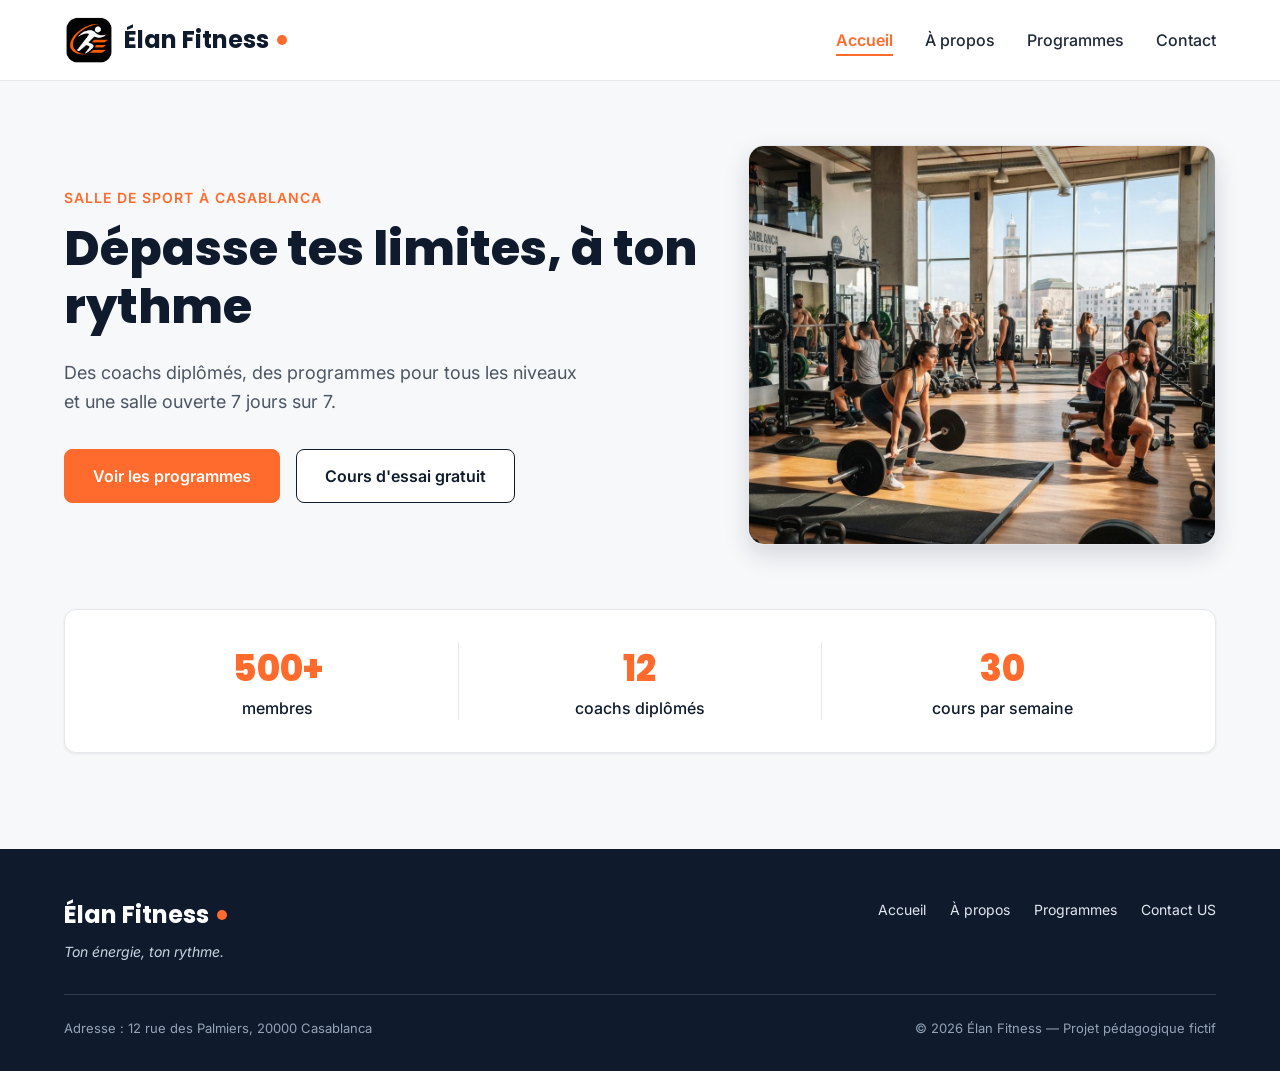
==== index.html @ a474d10f "remove a random folder" ====
<!DOCTYPE html>
<html lang="fr">
<head>
  <meta charset="UTF-8">
  <meta name="viewport" content="width=device-width, initial-scale=1">
  <meta name="description" content="Élan Fitness, salle de sport à Casablanca : musculation, yoga, cardio et boxe fitness avec des coachs diplômés. Réservez votre cours d'essai gratuit.">
  <title>Élan Fitness | Salle de sport à Casablanca</title>

  <link rel="preconnect" href="https://fonts.googleapis.com">
  <link rel="preconnect" href="https://fonts.gstatic.com" crossorigin>
   <link rel="icon" href="img/logoBG.ico" type="image/x-icon">
  <link href="https://fonts.googleapis.com/css2?family=Inter:wght@400;500;600&family=Poppins:wght@600;700;800&display=swap" rel="stylesheet">

  <link rel="stylesheet" href="style.css">
</head>

<body>

  <header class="en-tete">
    <div class="conteneur en-tete-contenu">
            <div class="logoname">
                <img src="img/logoBG.ico" href="index.html" alt="" width="50px">
       <a href="index.html" class="logo">Élan Fitness</a>

              </div>

      <nav aria-label="Navigation principale">
        <ul class="menu">
          <li><a href="#accueil" class="lien-actif">Accueil</a></li>
          <li><a href="about.html">À propos</a></li>
          <li><a href="programmes.html">Programmes</a></li>
          <li><a href="contact.html">Contact</a></li>
        </ul>
      </nav>
    </div>
  </header>

 

    <section id="accueil" class="hero">
      <div class="conteneur">

        <div class="hero-contenu">
          <div class="hero-texte">
            <p class="sur-titre">Salle de sport à Casablanca</p>
            <h1>Dépasse tes limites, à ton rythme</h1>
            <p class="hero-description">
              Des coachs diplômés, des programmes pour tous les niveaux et une salle ouverte 7 jours sur 7.
            </p>
            <div class="boutons">
              <a href="#programmes" class="bouton bouton-principal">Voir les programmes</a>
              <a href="#contact" class="bouton bouton-secondaire">Cours d'essai gratuit</a>
            </div>
          </div>

          <img class="hero-image" src="img/hero.jpg" alt="Des personnes s'entraînent dans une salle de sport lumineuse à Casablanca">
        </div>

        <div class="chiffres">
          <div class="chiffre">
            <p class="chiffre-nombre">500+</p>
            <p>membres</p>
          </div>
          <div class="chiffre">
            <p class="chiffre-nombre">12</p>
            <p>coachs diplômés</p>
          </div>
          <div class="chiffre">
            <p class="chiffre-nombre">30</p>
            <p>cours par semaine</p>
          </div>
        </div>

      </div>
    </section>

   <footer class="pied-de-page">
    <div class="conteneur">

      <div class="pied-haut">
        <div>
          <p class="logo logo-clair">Élan Fitness</p>
          <p class="slogan">Ton énergie, ton rythme.</p>
        </div>

        <nav aria-label="Navigation du pied de page">
          <ul class="menu menu-pied">
            <li><a href="index.html">Accueil</a></li>
            <li><a href="about.html">À propos</a></li>
            <li><a href="programmes.html">Programmes</a></li>
            <li><a href="contact.html">Contact US</a></li>
          </ul>
        </nav>
      </div>

      <div class="pied-bas">
        <p>Adresse : 12 rue des Palmiers, 20000 Casablanca</p>
        <p>&copy; 2026 Élan Fitness — Projet pédagogique fictif</p>
      </div>

    </div>
  </footer>

</body>
</html>
---- style.css ----
* {
  box-sizing: border-box;
  margin: 0;
  padding: 0;
}

html {
  scroll-behavior: smooth;
}

body {
  font-family: 'Inter', Arial, sans-serif;
  font-size: 16px;
  line-height: 1.5;
  color: #1F2937;
  background-color: #F7F8FA;
}

h1, h2, h3, h4 {
  font-family: 'Poppins', Arial, sans-serif;
  color: #0F1B2D;
}

a {
  color: inherit;
  text-decoration: none;
}

ul {
  list-style: none;
}

img {
  display: block;
  max-width: 100%;
}

a:focus-visible,
button:focus-visible {
  outline: 3px solid #FF6B2C;
  outline-offset: 2px;
}

.conteneur {
  width: 100%;
  max-width: 1200px;
  margin: 0 auto;
  padding: 0 24px;
}

.section {
  padding: 96px 0;
}

.section-blanche {
  background-color: #FFFFFF;
  border-top: 1px solid #E5E7EB;
  border-bottom: 1px solid #E5E7EB;
}

.section-titre {
  max-width: 640px;
  margin: 0 auto 64px;
  text-align: center;
}

.section-titre h2 {
  font-size: 32px;
  margin-bottom: 16px;
}

.section-titre h3 {
  font-size: 26px;
  margin-bottom: 12px;
}

.section-titre p {
  color: #4B5563;
}

.sur-titre {
  font-size: 14px;
  font-weight: 600;
  color: #FF6B2C;
  text-transform: uppercase;
  letter-spacing: 1px;
  margin-bottom: 12px;
}

.bouton {
  display: inline-block;
  padding: 14px 28px;
  border-radius: 8px;
  font-size: 16px;
  font-weight: 600;
  text-align: center;
  cursor: pointer;
}

.bouton-principal {
  background-color: #FF6B2C;
  border: 1px solid #FF6B2C;
  color: #FFFFFF;
}

.bouton-principal:hover {
  background-color: #F05817;
}

.bouton-secondaire {
  background-color: #FFFFFF;
  border: 1px solid #0F1B2D;
  color: #0F1B2D;
}

.bouton-secondaire:hover {
  background-color: #F3F4F6;
}

.cartes {
  display: flex;
  gap: 24px;
}

.carte {
  flex: 1;
  background-color: #FFFFFF;
  border: 1px solid #E5E7EB;
  border-radius: 12px;
  box-shadow: 0 1px 3px rgba(15, 27, 45, 0.08);
}

.icone {
  width: 48px;
  height: 48px;
  background-color: #FFF0EA;
  border-radius: 8px;
  display: flex;
  align-items: center;
  justify-content: center;
}

.icone img {
  width: 24px;
  height: 24px;
}

.icone-petite {
  width: 32px;
  height: 32px;
  border-radius: 50%;
}

.icone-petite img {
  width: 16px;
  height: 16px;
}

.en-tete {
  position: sticky;
  top: 0;
  z-index: 10;
  background-color: #FFFFFF;
  border-bottom: 1px solid #E5E7EB;
}

.en-tete-contenu {
  height: 80px;
  display: flex;
  align-items: center;
  justify-content: space-between;
}

.logo {
  display: flex;
  align-items: center;
  font-family: 'Poppins', Arial, sans-serif;
  font-size: 24px;
  font-weight: 700;
  color: #0F1B2D;
}

.logo::after {
  content: "";
  width: 10px;
  height: 10px;
  margin-left: 8px;
  background-color: #FF6B2C;
  border-radius: 50%;
}

.menu {
  display: flex;
  gap: 32px;
}

.menu a {
  font-weight: 500;
  padding-bottom: 4px;
  border-bottom: 2px solid transparent;
}

.menu a:hover {
  color: #FF6B2C;
}

.menu .lien-actif {
  color: #FF6B2C;
  font-weight: 600;
  border-bottom-color: #FF6B2C;
}

.hero {
  padding: 64px 0 96px;
}

.hero-contenu {
  display: flex;
  align-items: center;
  gap: 32px;
}

.hero-texte {
  flex: 7;
}

.hero-texte h1 {
  font-size: 48px;
  font-weight: 800;
  line-height: 1.2;
  margin-bottom: 24px;
}

.hero-description {
  max-width: 520px;
  font-size: 18px;
  line-height: 1.6;
  color: #4B5563;
  margin-bottom: 32px;
}

.boutons {
  display: flex;
  flex-wrap: wrap;
  gap: 16px;
}

.hero-image {
  flex: 5;
  min-width: 0;
  height: 400px;
  object-fit: cover;
  border-radius: 16px;
  border: 1px solid #E5E7EB;
  box-shadow: 0 10px 25px rgba(15, 27, 45, 0.15);
}

.chiffres {
  display: flex;
  margin-top: 64px;
  padding: 32px;
  background-color: #FFFFFF;
  border: 1px solid #E5E7EB;
  border-radius: 12px;
  box-shadow: 0 1px 3px rgba(15, 27, 45, 0.08);
}

.chiffre {
  flex: 1;
  text-align: center;
  font-weight: 500;
  color: #0F1B2D;
}

.chiffre + .chiffre {
  border-left: 1px solid #E5E7EB;
}

.chiffre-nombre {
  font-family: 'Poppins', Arial, sans-serif;
  font-size: 36px;
  font-weight: 800;
  color: #FF6B2C;
}

.carte-avantage {
  padding: 24px;
  background-color: #F7F8FA;
  box-shadow: none;
}

.carte-avantage .icone {
  margin-bottom: 20px;
}

.carte-avantage h3 {
  font-size: 20px;
  margin-bottom: 8px;
}

.carte-avantage p {
  color: #4B5563;
  line-height: 1.6;
}

.apropos-contenu {
  display: flex;
  align-items: center;
  gap: 64px;
}

.apropos-texte {
  flex: 7;
}

.apropos-texte h2 {
  font-size: 36px;
  line-height: 1.2;
  margin-bottom: 20px;
}

.apropos-texte p {
  color: #4B5563;
  line-height: 1.7;
  margin-bottom: 16px;
}

.valeurs {
  display: flex;
  gap: 16px;
  margin-top: 32px;
}

.valeur {
  flex: 1;
  display: flex;
  align-items: center;
  gap: 12px;
  padding: 12px 16px;
  background-color: #FFFFFF;
  border: 1px solid #E5E7EB;
  border-radius: 12px;
  font-family: 'Poppins', Arial, sans-serif;
  font-size: 14px;
  font-weight: 600;
  color: #0F1B2D;
}

.apropos-image {
  flex: 5;
  min-width: 0;
  height: 360px;
  object-fit: cover;
  border-radius: 16px;
  box-shadow: 0 10px 25px rgba(15, 27, 45, 0.15);
}

.carte-programme {
  display: flex;
  flex-direction: column;
  overflow: hidden;
}

.carte-programme > img {
  width: 100%;
  height: 200px;
  object-fit: cover;
}

.programme-corps {
  flex: 1;
  display: flex;
  flex-direction: column;
  padding: 20px;
}

.programme-corps h3 {
  font-size: 20px;
  margin-bottom: 8px;
}

.programme-corps p {
  font-size: 15px;
  color: #4B5563;
}

.etiquette {
  align-self: flex-start;
  padding: 4px 10px;
  margin-bottom: 12px;
  border-radius: 6px;
  font-size: 12px;
  font-weight: 600;
}

.etiquette-orange {
  background-color: #FFEDE5;
  color: #C2410C;
}

.etiquette-bleue {
  background-color: #DBEAFE;
  color: #1D4ED8;
}

.etiquette-verte {
  background-color: #D1FAE5;
  color: #047857;
}

.programme-corps .duree {
  display: flex;
  align-items: center;
  gap: 8px;
  margin-top: auto;
  padding-top: 16px;
  border-top: 1px solid #E5E7EB;
  font-size: 13px;
  font-weight: 600;
  color: #0F1B2D;
}

.programme-corps h3 + p {
  margin-bottom: 16px;
}

.duree img {
  width: 16px;
  height: 16px;
}

.formules {
  margin-top: 96px;
}

.formule {
  position: relative;
  display: flex;
  flex-direction: column;
  padding: 28px;
}

.formule h4 {
  font-size: 20px;
}

.prix {
  margin: 8px 0 16px;
  font-family: 'Poppins', Arial, sans-serif;
  font-size: 30px;
  font-weight: 800;
  color: #FF6B2C;
}

.prix span {
  font-family: 'Inter', Arial, sans-serif;
  font-size: 16px;
  font-weight: 500;
  color: #4B5563;
}

.prix-note {
  margin: -8px 0 16px;
  font-size: 13px;
  color: #4B5563;
}

.formule-liste {
  flex: 1;
  margin-bottom: 24px;
}

.formule-liste li {
  padding-left: 28px;
  margin-bottom: 12px;
  font-size: 15px;
  background-image: url('img/icone-check.svg');
  background-repeat: no-repeat;
  background-position: left center;
  background-size: 16px;
}

.formule .bouton {
  display: block;
}

.formule-populaire {
  border: 2px solid #FF6B2C;
  box-shadow: 0 10px 25px rgba(255, 107, 44, 0.2);
}

.badge-populaire {
  position: absolute;
  top: -14px;
  left: 50%;
  transform: translateX(-50%);
  padding: 4px 14px;
  background-color: #FF6B2C;
  border-radius: 999px;
  font-size: 12px;
  font-weight: 700;
  text-transform: uppercase;
  color: #FFFFFF;
}

.pied-de-page {
  padding: 48px 0 32px;
  background-color: #0F1B2D;
  color: #FFFFFF;
}

.pied-haut {
  display: flex;
  justify-content: space-between;
  align-items: flex-start;
  padding-bottom: 32px;
  border-bottom: 1px solid rgba(255, 255, 255, 0.15);
}

.logo-clair {
  color: #FFFFFF;
}

.slogan {
  margin-top: 8px;
  font-size: 14px;
  font-style: italic;
  color: #CBD5E1;
}

.menu-pied {
  gap: 24px;
}

.menu-pied a {
  font-size: 14px;
  font-weight: 400;
  color: #E2E8F0;
}

.pied-bas {
  display: flex;
  justify-content: space-between;
  margin-top: 24px;
  font-size: 13px;
  color: #94A3B8;
}
.logoname{
  display: flex;
  justify-content: center;
  align-items: center;
  gap: 10px;
}
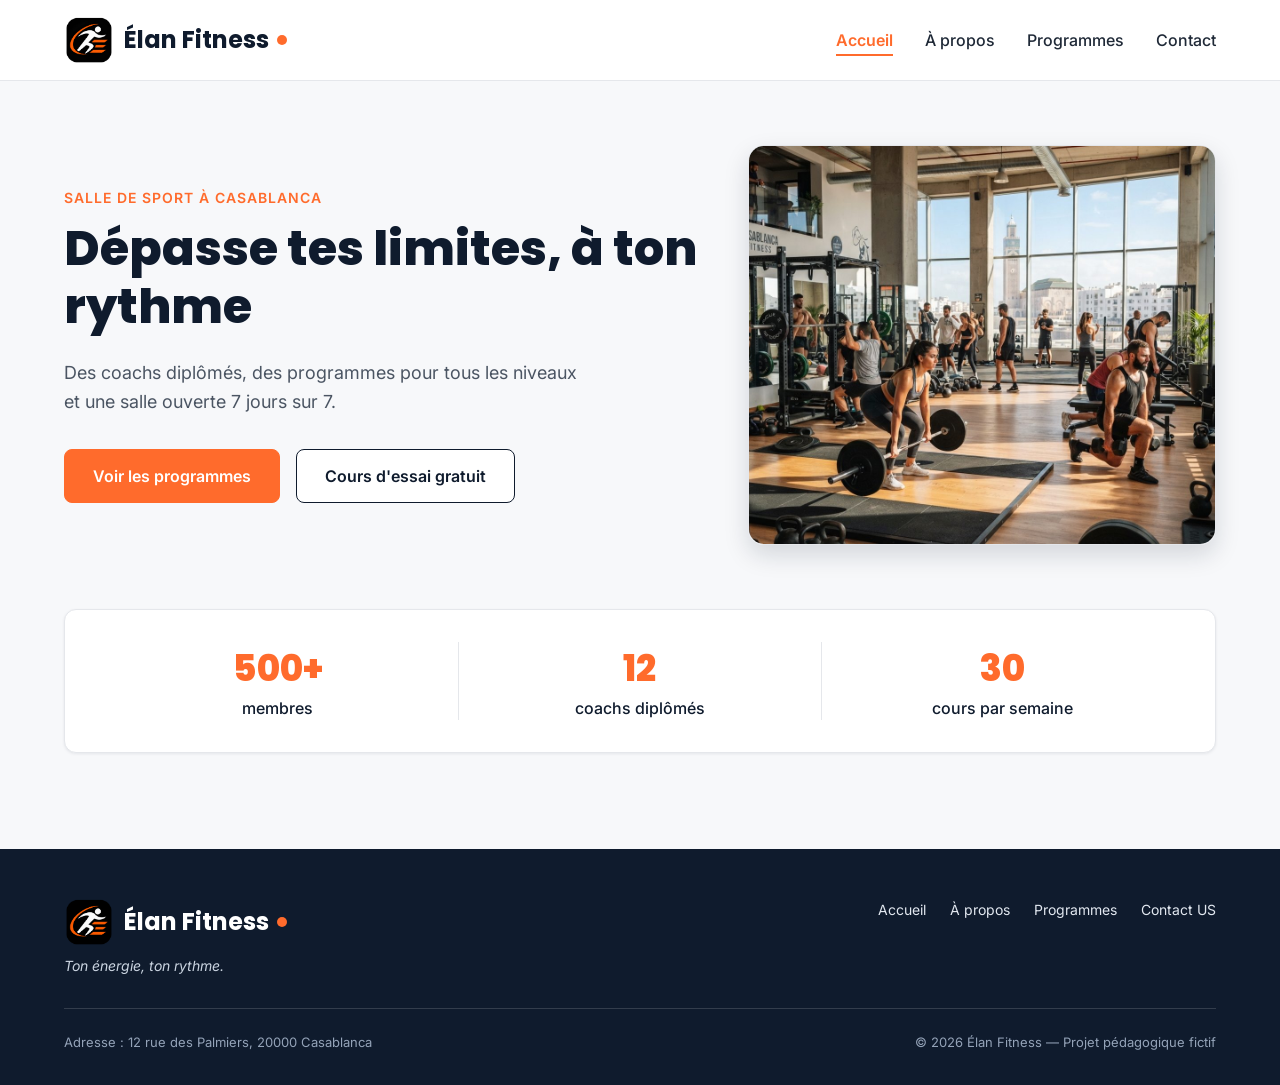
==== commit a0b88692: "before last push (fix responsive)" ====
--- a/index.html
+++ b/index.html
@@ -10,30 +10,31 @@
   <link rel="preconnect" href="https://fonts.gstatic.com" crossorigin>
    <link rel="icon" href="img/logoBG.ico" type="image/x-icon">
   <link href="https://fonts.googleapis.com/css2?family=Inter:wght@400;500;600&family=Poppins:wght@600;700;800&display=swap" rel="stylesheet">
-
+    <link rel="stylesheet" href="https://cdnjs.cloudflare.com/ajax/libs/font-awesome/6.5.2/css/all.min.css" />   
+    
   <link rel="stylesheet" href="style.css">
 </head>
 
 <body>
 
-  <header class="en-tete">
-    <div class="conteneur en-tete-contenu">
-            <div class="logoname">
-                <img src="img/logoBG.ico" href="index.html" alt="" width="50px">
-       <a href="index.html" class="logo">Élan Fitness</a>
-
-              </div>
-
-      <nav aria-label="Navigation principale">
-        <ul class="menu">
-          <li><a href="#accueil" class="lien-actif">Accueil</a></li>
-          <li><a href="about.html">À propos</a></li>
-          <li><a href="programmes.html">Programmes</a></li>
-          <li><a href="contact.html">Contact</a></li>
-        </ul>
-      </nav>
-    </div>
-  </header>
+    <header class="en-tete">
+      <div class="conteneur en-tete-contenu">
+        <div class="logoname">
+          <img src="img/logoBG.ico" href="index.html" alt="" width="50px" />
+          <a href="index.html" class="logo">Élan Fitness</a>
+        </div>
+       <input type="checkbox" id="px">
+      <label for="px"><i class="fa-solid fa-bars" style="color: rgb(0, 0, 0);"></i></label>
+        <nav aria-label="Navigation principale">
+          <ul class="menu">
+            <li><a href="#accueil" class="lien-actif">Accueil</a></li>
+            <li><a href="about.html">À propos</a></li>
+            <li><a href="programmes.html">Programmes</a></li>
+            <li><a href="contact.html" >Contact</a></li>
+          </ul>
+        </nav>
+      </div>
+    </header>
 
  
 
@@ -48,8 +49,8 @@
               Des coachs diplômés, des programmes pour tous les niveaux et une salle ouverte 7 jours sur 7.
             </p>
             <div class="boutons">
-              <a href="#programmes" class="bouton bouton-principal">Voir les programmes</a>
-              <a href="#contact" class="bouton bouton-secondaire">Cours d'essai gratuit</a>
+              <a href="programmes.html" class="bouton bouton-principal">Voir les programmes</a>
+              <a href="contact.html" class="bouton bouton-secondaire">Cours d'essai gratuit</a>
             </div>
           </div>
 
@@ -79,9 +80,14 @@
 
       <div class="pied-haut">
         <div>
-          <p class="logo logo-clair">Élan Fitness</p>
+        <div class="logoname">
+                <img src="img/logoBG.ico" href="index.html" alt="" width="50px">
+       <a href="index.html" class="logo logo-clair">Élan Fitness</a>
+
+              </div>
           <p class="slogan">Ton énergie, ton rythme.</p>
         </div>
+        
 
         <nav aria-label="Navigation du pied de page">
           <ul class="menu menu-pied">
--- a/style.css
+++ b/style.css
@@ -550,4 +550,60 @@
   justify-content: center;
   align-items: center;
   gap: 10px;
+}
+header label ,  header input{
+  display: none;
+}
+@media (max-width: 770px) and (min-width: 410px) {
+  nav ul {
+  flex-direction: column;
+  position: absolute;
+  top: 80px;
+  left: -800px;
+  background-color: #fcfcfc;
+   box-shadow: 0 10px 25px rgba(15, 27, 45, 0.15);
+  width: 100%;
+  justify-content: center;
+  align-items: center;
+  height: 33vh;
+}
+header label{
+  display: flex;
+  position: relative;
+  left: 80px;
+}
+  #px:checked ~ nav ul {
+    left: 0;
+  }
+  .section-titre h2{
+    font-size: 27px;
+  }
+  .section-titre p{
+    font-size: 13px;
+  }
+   .map{
+    width: 380px;
+   }
+
+  .contact-form {
+    flex-direction: column;
+  }
+  .form-left {
+    /* display: none; */
+    width: 100%;
+  }
+  .name input , .email input{
+    display: flex;
+    width: 100%;
+  }
+
+  .name{
+    flex-direction: column;
+  }
+  .form-right{
+   width: 100%;
+  }
+  .cover{
+    flex-direction: column;
+  }
 }
